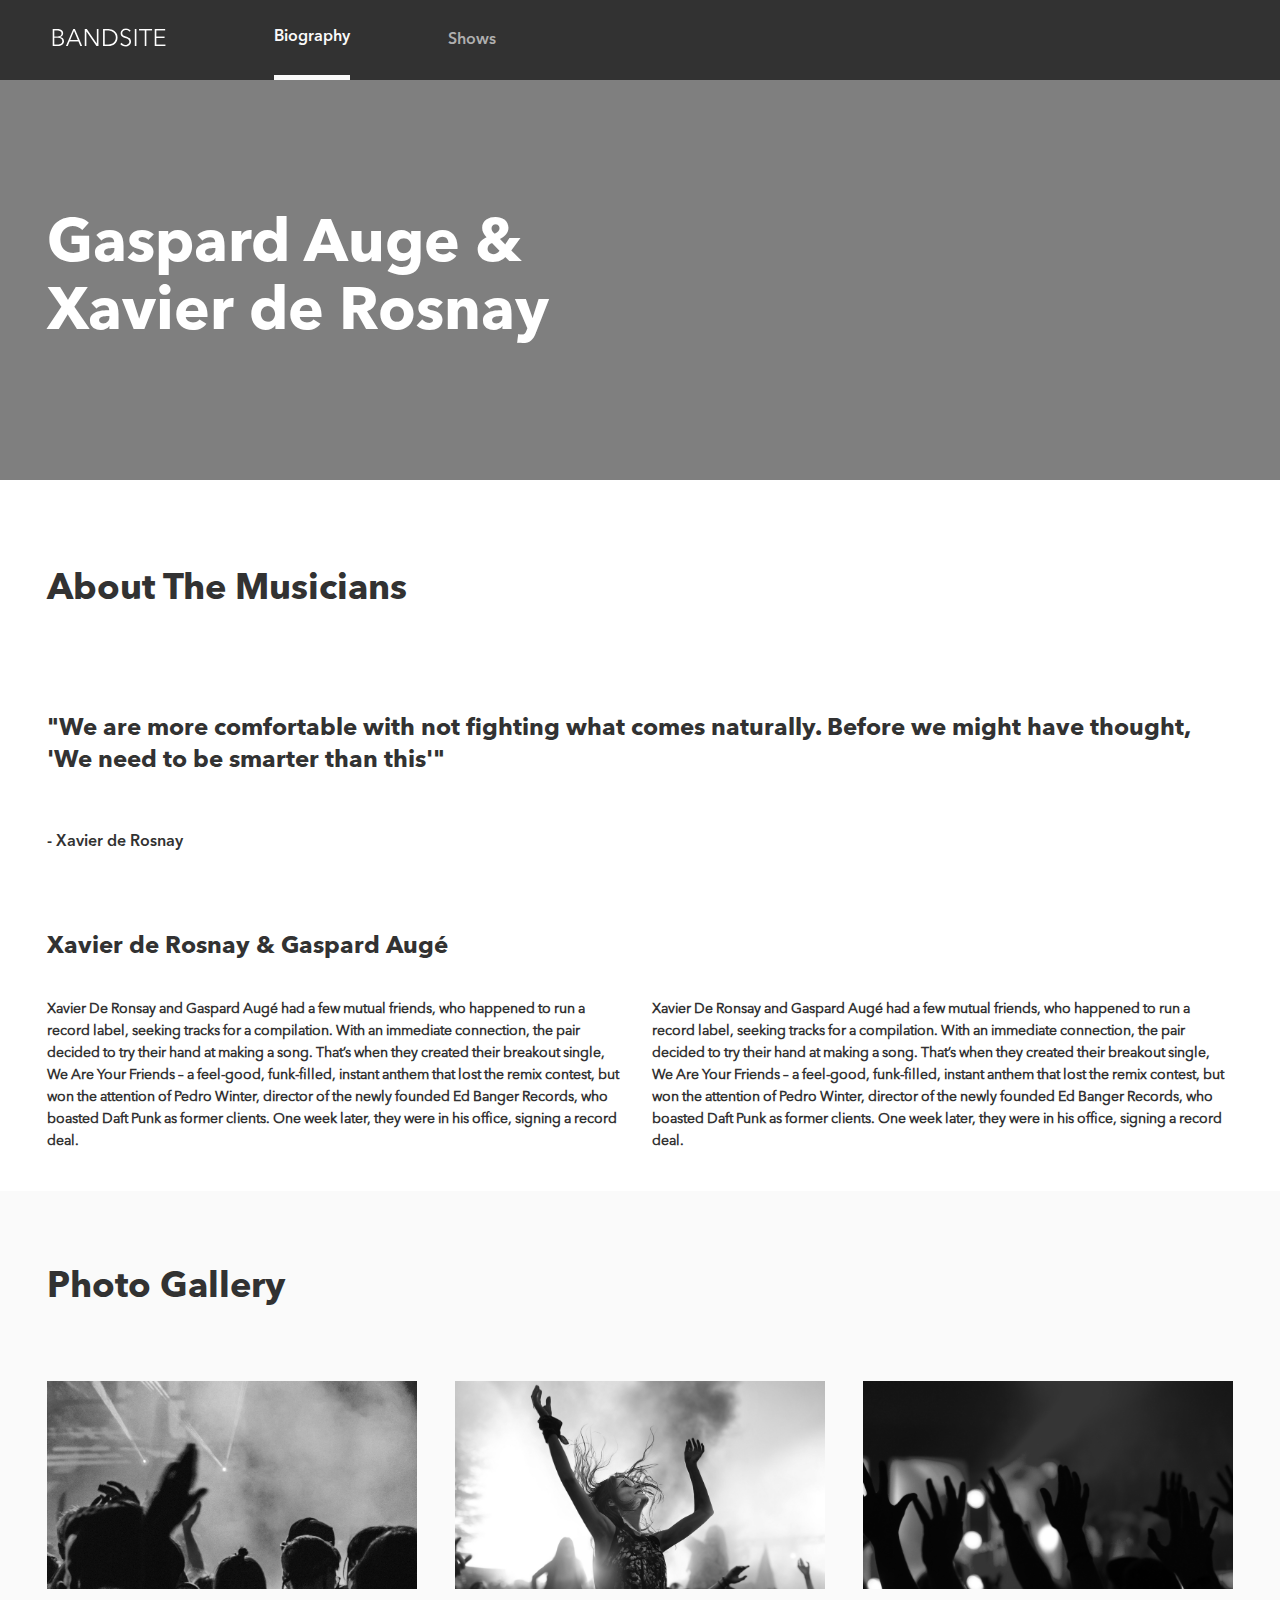
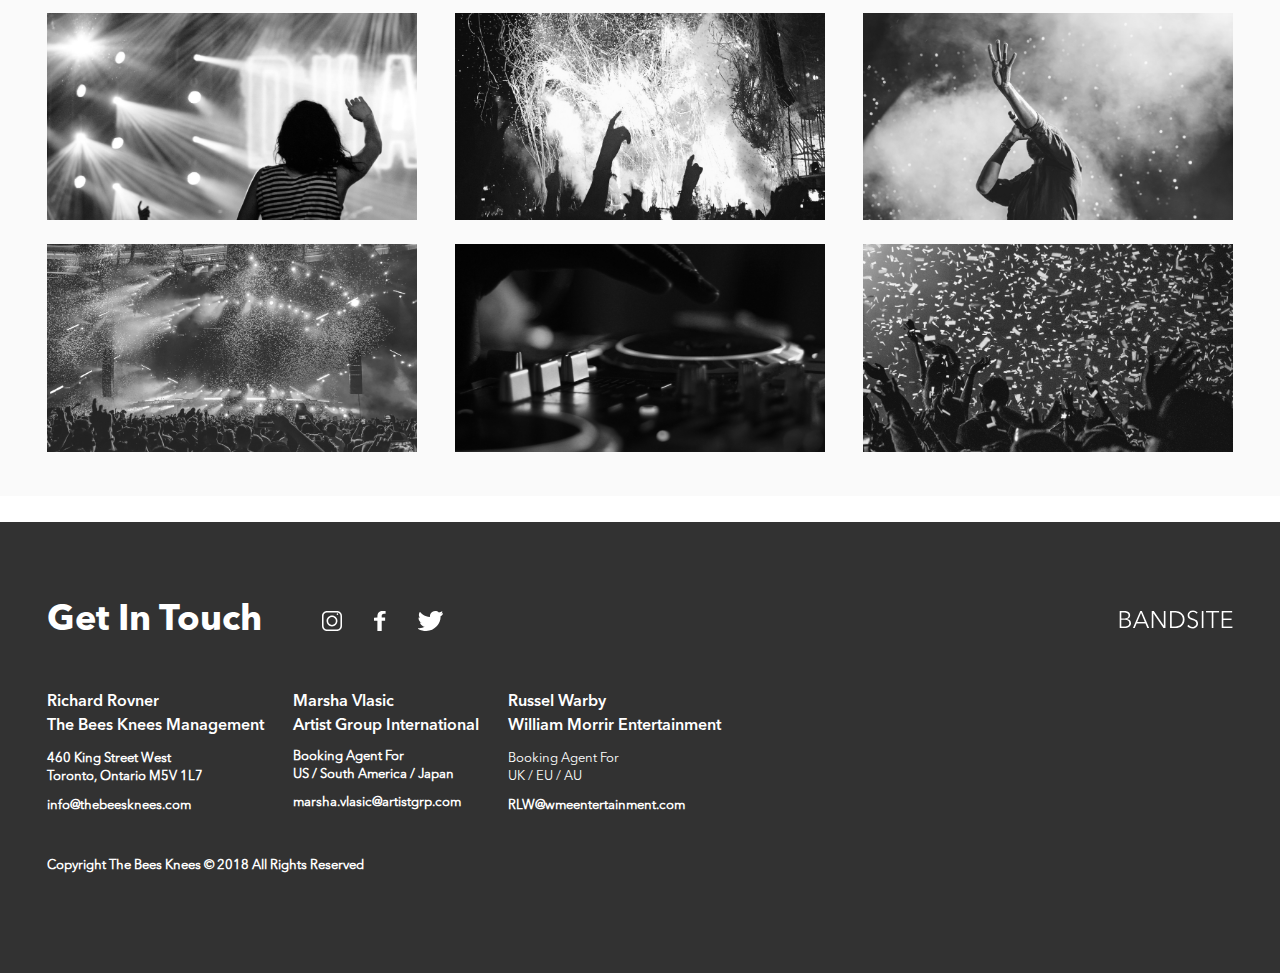
==== sprint-2/index.html @ 499f2f1e "copied sprint-1 into sprint-2 ++ created shows.html, shows.scss ++ _show-section.scss partial" ====
<!DOCTYPE html>
<html lang="en">
  <head>
    <meta charset="UTF-8" />
    <meta name="viewport" content="width=device-width, initial-scale=1.0" />
    <link rel="stylesheet" href="./styles/main.css" />
    <title>BandSite</title>
  </head>
  <body>
    <header class="header">
      <a class="header__logo" href="./index.html">
        <img src="./assets/logo/Logo-bandsite.svg" alt="BandSite Logo" />
      </a>
      <ul class="header__list">
        <li class="header__list-item header__list-item--selected">
          Biography
        </li>
        <li class="header__list-item header__list-item--not-selected">
          <a href="./pages/shows.html"> Shows </a>
        </li>
      </ul>
    </header>
    <section class="hero">
      <h1 class="hero__banner-text">Gaspard Auge &</h1>
      <h1 class="hero__banner-text">Xavier de Rosnay</h1>
    </section>
    <main class="main">
      <h1 class="main__heading">About The Musicians</h1>
      <img
        class="main__img"
        src="./assets/images/Justice-O2-Brixton-Academy-credit-Guifre-de-Peray.png"
        alt=""
      />
      <h2 class="main__quote">
        "We are more comfortable with not fighting what comes naturally. Before
        we might have thought, 'We need to be smarter than this'"
      </h2>
      <h4 class="main__quote-author">- Xavier de Rosnay</h4>
      <h2 class="main__artist-names">Xavier de Rosnay & Gaspard Augé</h2>
      <div class="main__paragraph-container">
        <h4 class="main__first-paragraph">
          Xavier De Ronsay and Gaspard Augé had a few mutual friends, who
          happened to run a record label, seeking tracks for a compilation. With
          an immediate connection, the pair decided to try their hand at making
          a song. That’s when they created their breakout single, We Are Your
          Friends – a feel-good, funk-filled, instant anthem that lost the remix
          contest, but won the attention of Pedro Winter, director of the newly
          founded Ed Banger Records, who boasted Daft Punk as former clients.
          One week later, they were in his office, signing a record deal.
        </h4>
        <br />
        <h4 class="main__second-paragraph">
          Xavier De Ronsay and Gaspard Augé had a few mutual friends, who
          happened to run a record label, seeking tracks for a compilation. With
          an immediate connection, the pair decided to try their hand at making
          a song. That’s when they created their breakout single, We Are Your
          Friends – a feel-good, funk-filled, instant anthem that lost the remix
          contest, but won the attention of Pedro Winter, director of the newly
          founded Ed Banger Records, who boasted Daft Punk as former clients.
          One week later, they were in his office, signing a record deal.
        </h4>
      </div>
    </main>
    <section class="gallery">
      <h1 class="gallery__heading">Photo Gallery</h1>
      <div class="gallery__image-container">
        <img
          class="gallery__image"
          src="./assets/images/Photo-gallery-1.jpg"
          alt="first of nine images"
        />
        <img
          class="gallery__image"
          src="./assets/images/Photo-gallery-2.jpg"
          alt="second of nine images"
        />
        <img
          class="gallery__image"
          src="./assets/images/Photo-gallery-3.jpg"
          alt="third of nine images"
        />
        <img
          class="gallery__image"
          src="./assets/images/Photo-gallery-4.jpg"
          alt="fourth of nine images"
        />
        <img
          class="gallery__image"
          src="./assets/images/Photo-gallery-5.jpg"
          alt="fifth of nine images"
        />
        <img
          class="gallery__image"
          src="./assets/images/Photo-gallery-6.jpg"
          alt="sixth of nine images"
        />
        <img
          class="gallery__image"
          src="./assets/images/Photo-gallery-7.jpg"
          alt="seventh of nine images"
        />
        <img
          class="gallery__image"
          src="./assets/images/Photo-gallery-8.jpg"
          alt="eighth of nine images"
        />
        <img
          class="gallery__image"
          src="./assets/images/Photo-gallery-9.jpg"
          alt="ninth of nine images"
        />
      </div>
    </section>
    <section class="comments">
<h1 class="section-heading"></h1>
    </section>
    <footer class="footer">
      <section class="footer__top-section">
        <h1 class="footer__heading">Get In Touch</h1>
        <div class="footer__icon-container">
            <img class="footer__icon" src="./assets/icons/SVG/Icon-instagram.svg" alt="Instagram logo" />
            <img class="footer__icon" src="./assets/icons/SVG/Icon-facebook.svg" alt="Facebook logo" />
            <img class="footer__icon" src="./assets/icons/SVG/Icon-twitter.svg" alt="Twitter logo" />
          </div>
        <img
          class="footer__logo"
          src="./assets/logo/Logo-bandsite.svg"
          alt="BandSite logo"
        />
      </section>
      <section class="footer__middle-section">
        <div class="footer__contact-container">
          <h2 class="footer__contact-name-and-organization">
            Richard Rovner
            <br />
            The Bees Knees Management
          </h2>
          <h4 class="footer__contact-regions">
            460 King Street West
            <br />
            Toronto, Ontario M5V 1L7
          </h4>
          <h4 class="footer__email"> <a href="mailto:info@thebeesknees.com"> info@thebeesknees.com </a> </h4>
        </div>
        <div class="footer__contact-container">
          <h2 class="footer__contact-name-and-organization">
            Marsha Vlasic
            <br />
            Artist Group International
          </h2>
          <h4 class="footer__contact-regions">
            Booking Agent For
            <br />
            US / South America / Japan
          </h4>
          <h4 class="footer__email"> <a href="mailto:marsha.vlasic@artistgrp.com"> marsha.vlasic@artistgrp.com </a> </h4>
        </div>
        <div class="footer__contact-container">
          <h2 class="footer__contact-name-and-organization">
            Russel Warby
            <br />
            William Morrir Entertainment
          </h2>
          <p class="footer__contact-regions">
            Booking Agent For
            <br />
            UK / EU / AU
          </h4>
          <h4 class="footer__email">
            <a href="mailto:RLW@wmeentertainment.com">
              RLW@wmeentertainment.com
            </a>
          </h4>
        </div>
      </section>
      <section class="footer__bottom-section">
        <h4 class="footer__copyright">Copyright The Bees Knees &copy; 2018&nbsp;</h4>
        <h4 class="footer__copyright">All Rights Reserved</h4>
      </section>
    </footer>
  </body>
</html>
---- sprint-2/styles/main.css ----
@font-face {
  font-family: "avenir-bold";
  src: url("../assets/fonts/avenir-bold.otf");
}

@font-face {
  font-family: "avenir-demi";
  src: url("../assets/fonts/avenir-demi.otf");
}

@font-face {
  font-family: "avenir-regular";
  src: url("../assets/fonts/avenir-regular.otf");
}

/* = = = = = = = = = = = = = = =
= = = = = = = = = = = = = = = */
/* = = = = = = = = = = = = = = = 
= = = = = = = = = = = = = = = */
/* = = = = = = = = = = = = = = = 
= = = = = = = = = = = = = = = */
/* = = = = = = = = = = = = = = = 
= = = = = = = = = = = = = = = */
/* = = = = = = = = = = = = = = = 
= = = = = = = = = = = = = = = */
/* = = = = = = = = = = = = = = = 
= = = = = = = = = = = = = = = */
/* ============
- H E A D E R -
============ */
.header {
  display: -webkit-box;
  display: -ms-flexbox;
  display: flex;
  -webkit-box-orient: vertical;
  -webkit-box-direction: normal;
      -ms-flex-direction: column;
          flex-direction: column;
  -webkit-box-align: center;
      -ms-flex-align: center;
          align-items: center;
  background-color: #323232;
  color: #fafafa;
  height: 80px;
}

@media screen and (min-width: 768px) {
  .header {
    -webkit-box-orient: horizontal;
    -webkit-box-direction: normal;
        -ms-flex-direction: row;
            flex-direction: row;
  }
}

.header__logo {
  margin-bottom: auto;
  margin-top: auto;
}

@media screen and (min-width: 768px) {
  .header__logo {
    margin-right: 5%;
    margin-left: 3.7%;
  }
}

@media screen and (min-width: 1440px) {
  .header__logo {
    margin-left: 13%;
  }
}

.header__list {
  list-style: none;
  display: -webkit-box;
  display: -ms-flexbox;
  display: flex;
  -ms-flex-pack: distribute;
      justify-content: space-around;
  width: 100%;
}

@media screen and (min-width: 768px) {
  .header__list {
    width: 25%;
    height: 100%;
  }
}

.header__list-item {
  font-family: "avenir-demi";
  text-align: center;
  width: 50%;
  padding-bottom: 3%;
}

.header__list-item:hover {
  color: lightcoral;
}

@media screen and (min-width: 768px) {
  .header__list-item {
    display: -webkit-box;
    display: -ms-flexbox;
    display: flex;
    -webkit-box-align: center;
        -ms-flex-align: center;
            align-items: center;
    height: 100%;
    width: auto;
    padding-bottom: 0%;
  }
}

.header__list-item--selected {
  border-bottom: 5px solid #fafafa;
}

.header__list-item--not-selected {
  color: #afafaf;
}

/* =============
- HERO SECTION -
============= */
.hero {
  color: #ffffff;
  background: url(../assets/Images/adrien-converse-xzH7K6nVVgI-unsplash.jpg);
  background-position: center;
  background-size: cover;
  width: 100vw;
  height: 183px;
  display: -webkit-box;
  display: -ms-flexbox;
  display: flex;
  -webkit-box-orient: vertical;
  -webkit-box-direction: normal;
      -ms-flex-direction: column;
          flex-direction: column;
  -webkit-box-pack: center;
      -ms-flex-pack: center;
          justify-content: center;
  position: relative;
}

.hero::before {
  position: absolute;
  content: "";
  top: 0;
  bottom: 0;
  left: 0;
  right: 0;
  background-color: rgba(0, 0, 0, 0.5);
}

@media screen and (min-width: 768px) {
  .hero {
    height: 400px;
  }
}

@media screen and (min-width: 1440px) {
  .hero {
    height: 670px;
  }
}

.hero__banner-text {
  z-index: 99;
  font-size: 24px;
  line-height: 32px;
  font-family: "avenir-bold";
  margin-left: 5%;
}

@media screen and (min-width: 768px) {
  .hero__banner-text {
    font-size: 60px;
    line-height: 68px;
    margin-left: 3.7%;
  }
}

@media screen and (min-width: 1440px) {
  .hero__banner-text {
    margin-left: 13%;
  }
}

/* ===================
MAIN BIOGRAPHY SECTION
=================== */
.main__heading {
  padding-bottom: 5%;
}

@media screen and (min-width: 1440px) {
  .main__heading {
    padding-left: 8%;
  }
}

.main__img {
  margin-bottom: 3%;
  width: 100%;
}

@media screen and (min-width: 1440px) {
  .main__img {
    padding-left: 15%;
    padding-right: 15%;
  }
}

.main__quote {
  font-size: 16px;
  line-height: 24px;
  font-family: "avenir-demi";
  margin-bottom: 9%;
}

@media screen and (min-width: 768px) {
  .main__quote {
    font-family: "avenir-bold";
    margin-bottom: 4.5%;
    font-size: 24px;
    line-height: 32px;
  }
}

@media screen and (min-width: 1440px) {
  .main__quote {
    padding-left: 15%;
    padding-right: 15%;
    margin-bottom: 2.5%;
  }
}

.main__quote-author {
  font-size: 13px;
  line-height: 18px;
  font-family: "avenir-demi";
  margin-bottom: 9%;
}

@media screen and (min-width: 768px) {
  .main__quote-author {
    font-size: 16px;
    line-height: 24px;
    font-family: "avenir-demi";
    margin-bottom: 6.5%;
  }
}

@media screen and (min-width: 1440px) {
  .main__quote-author {
    padding-left: 15%;
    padding-right: 15%;
    margin-bottom: 3.5%;
  }
}

.main__artist-names {
  font-size: 16px;
  line-height: 24px;
  font-family: "avenir-demi";
  margin-bottom: 5%;
}

@media screen and (min-width: 768px) {
  .main__artist-names {
    font-size: 24px;
    line-height: 32px;
    font-family: "avenir-bold";
    margin-bottom: 3%;
  }
}

@media screen and (min-width: 1440px) {
  .main__artist-names {
    padding-left: 15%;
    padding-right: 15%;
    margin-bottom: 1.5%;
  }
}

.main__paragraph-container {
  display: -webkit-box;
  display: -ms-flexbox;
  display: flex;
  -webkit-box-orient: vertical;
  -webkit-box-direction: normal;
      -ms-flex-direction: column;
          flex-direction: column;
}

@media screen and (min-width: 768px) {
  .main__paragraph-container {
    -webkit-box-orient: horizontal;
    -webkit-box-direction: normal;
        -ms-flex-direction: row;
            flex-direction: row;
  }
}

@media screen and (min-width: 1440px) {
  .main__paragraph-container {
    padding-left: 15%;
    padding-right: 15%;
  }
}

.main__first-paragraph {
  font-size: 13px;
  line-height: 18px;
}

@media screen and (min-width: 768px) {
  .main__first-paragraph {
    padding-right: 12px;
    font-size: 14px;
    line-height: 22px;
  }
}

@media screen and (min-width: 1440px) {
  .main__first-paragraph {
    padding-right: 20px;
  }
}

.main__second-paragraph {
  font-size: 13px;
  line-height: 18px;
}

@media screen and (min-width: 768px) {
  .main__second-paragraph {
    padding-left: 12px;
    font-size: 14px;
    line-height: 22px;
  }
}

@media screen and (min-width: 1440px) {
  .main__second-paragraph {
    padding-left: 20px;
  }
}

/* ==============
- PHOTO GALLERY -
============== */
.gallery {
  background-color: #fafafa;
  display: -webkit-box;
  display: -ms-flexbox;
  display: flex;
  -webkit-box-orient: vertical;
  -webkit-box-direction: normal;
      -ms-flex-direction: column;
          flex-direction: column;
  padding: 1% 5% 10%;
}

@media screen and (min-width: 768px) {
  .gallery {
    padding: 4% 3.7% 3.5%;
  }
}

@media screen and (min-width: 1440px) {
  .gallery {
    padding: 3% 10.7% 3.5%;
  }
}

@media screen and (min-width: 768px) {
  .gallery__heading {
    margin-bottom: 4%;
  }
}

@media screen and (min-width: 1440px) {
  .gallery__heading {
    margin-bottom: 3%;
  }
}

.gallery__image-container {
  display: -webkit-box;
  display: -ms-flexbox;
  display: flex;
  -webkit-box-orient: vertical;
  -webkit-box-direction: normal;
      -ms-flex-direction: column;
          flex-direction: column;
  -webkit-box-pack: justify;
      -ms-flex-pack: justify;
          justify-content: space-between;
}

@media screen and (min-width: 768px) {
  .gallery__image-container {
    -webkit-box-orient: horizontal;
    -webkit-box-direction: normal;
        -ms-flex-direction: row;
            flex-direction: row;
    -ms-flex-wrap: wrap;
        flex-wrap: wrap;
  }
}

.gallery__image {
  margin: 1rem auto 0;
  width: 100%;
  -webkit-filter: grayscale(100%);
          filter: grayscale(100%);
}

.gallery__image:hover {
  -webkit-filter: none;
          filter: none;
}

@media screen and (min-width: 768px) {
  .gallery__image {
    margin: 1.5rem 0 0;
    width: 28.9vw;
  }
}

@media screen and (min-width: 1440px) {
  .gallery__image {
    width: 25vw;
  }
}

/* ==============
-  F O O T E R  -
============== */
.footer {
  display: -webkit-box;
  display: -ms-flexbox;
  display: flex;
  -webkit-box-orient: vertical;
  -webkit-box-direction: normal;
      -ms-flex-direction: column;
          flex-direction: column;
  background-color: #323232;
  color: #ffffff;
  padding: 7% 3%;
  /* ===============================
    HEADING + SOCIAL MEDIA + SITE LOGO
    =============================== */
  /* ================
  3 DIVS FOR CONTACTS
  ================ */
  /* ============
    COPYRIGHT INFO.
    ============ */
}

@media screen and (min-width: 768px) {
  .footer {
    padding: 6% 3.7% 4.5%;
  }
}

@media screen and (min-width: 1440px) {
  .footer {
    padding: 3% 10% 1%;
  }
}

.footer__top-section {
  display: -webkit-box;
  display: -ms-flexbox;
  display: flex;
  -webkit-box-orient: vertical;
  -webkit-box-direction: normal;
      -ms-flex-direction: column;
          flex-direction: column;
  position: relative;
  margin-bottom: 1%;
}

@media screen and (min-width: 768px) {
  .footer__top-section {
    -webkit-box-orient: horizontal;
    -webkit-box-direction: normal;
        -ms-flex-direction: row;
            flex-direction: row;
    margin-bottom: 4%;
  }
}

.footer__heading {
  font-family: "avenir-bold";
  font-size: 36px;
  line-height: 44px;
  margin-right: 5%;
  margin-bottom: auto;
}

.footer__icon-container {
  display: -webkit-box;
  display: -ms-flexbox;
  display: flex;
  -webkit-box-align: center;
      -ms-flex-align: center;
          align-items: center;
  -webkit-box-orient: horizontal;
  -webkit-box-direction: normal;
      -ms-flex-direction: row;
          flex-direction: row;
  margin-top: 4%;
  margin-bottom: 4%;
}

@media screen and (min-width: 768px) {
  .footer__icon-container {
    margin-top: auto;
    margin-bottom: auto;
  }
}

.footer__icon {
  margin-right: 2rem;
}

.footer__logo {
  display: none;
  position: absolute;
  right: 0px;
  top: 25%;
}

@media screen and (min-width: 768px) {
  .footer__logo {
    display: -webkit-box;
    display: -ms-flexbox;
    display: flex;
  }
}

.footer__middle-section {
  display: -webkit-box;
  display: -ms-flexbox;
  display: flex;
  -webkit-box-orient: vertical;
  -webkit-box-direction: normal;
      -ms-flex-direction: column;
          flex-direction: column;
  margin-bottom: 1%;
}

@media screen and (min-width: 768px) {
  .footer__middle-section {
    -webkit-box-orient: horizontal;
    -webkit-box-direction: normal;
        -ms-flex-direction: row;
            flex-direction: row;
    padding-bottom: 1.5%;
  }
}

.footer__contact-container {
  margin-right: 0.9rem;
  margin-bottom: 5%;
}

@media screen and (min-width: 1440px) {
  .footer__contact-container {
    margin-right: 1.8rem;
  }
}

.footer__contact-regions {
  font-size: 13px;
  line-height: 18px;
}

.footer__contact-name-and-organization {
  font-size: 16px;
  line-height: 24px;
  font-family: "avenir-demi";
}

@media screen and (min-width: 768px) {
  .footer__contact-name-and-organization {
    font-size: 16px;
    line-height: 24px;
  }
}

.footer__email {
  font-size: 13px;
  line-height: 18px;
}

.footer__bottom-section {
  display: -webkit-box;
  display: -ms-flexbox;
  display: flex;
  -webkit-box-orient: vertical;
  -webkit-box-direction: normal;
      -ms-flex-direction: column;
          flex-direction: column;
}

@media screen and (min-width: 768px) {
  .footer__bottom-section {
    -webkit-box-orient: horizontal;
    -webkit-box-direction: normal;
        -ms-flex-direction: row;
            flex-direction: row;
  }
}

.footer__copyright {
  font-size: 13px;
  line-height: 18px;
}

@media screen and (min-width: 768px) {
  .footer__copyright {
    margin-top: -5%;
  }
}

/* ===========
DEFAULT RESETS
=========== */
html,
head,
body {
  -webkit-box-sizing: border-box;
          box-sizing: border-box;
  margin: -4;
  color: #323232;
}

*,
*::before,
*::after {
  font-family: "avenir-regular";
  margin: inherit;
  -webkit-box-sizing: inherit;
          box-sizing: inherit;
}

ul,
ol,
li {
  margin: 0;
  padding: 0;
}

a {
  text-decoration: none;
  color: inherit;
  font-family: inherit;
}

/* ============
UTILITY CLASSES
============ */
.section-heading, .main__heading, .gallery__heading {
  font-size: 24px;
  line-height: 32px;
  font-family: "avenir-bold";
  margin-top: 2%;
  margin-left: 5%;
}

@media screen and (min-width: 768px) {
  .section-heading, .main__heading, .gallery__heading {
    margin-left: 0;
    font-size: 36px;
    line-height: 44px;
  }
}

.section-padding, .main {
  padding: 5% 5% 3%;
}

@media screen and (min-width: 768px) {
  .section-padding, .main {
    padding: 5% 3.7% 3%;
  }
}

@media screen and (min-width: 1440px) {
  .section-padding, .main {
    padding-left: 11.5%;
  }
}
/*# sourceMappingURL=main.css.map */
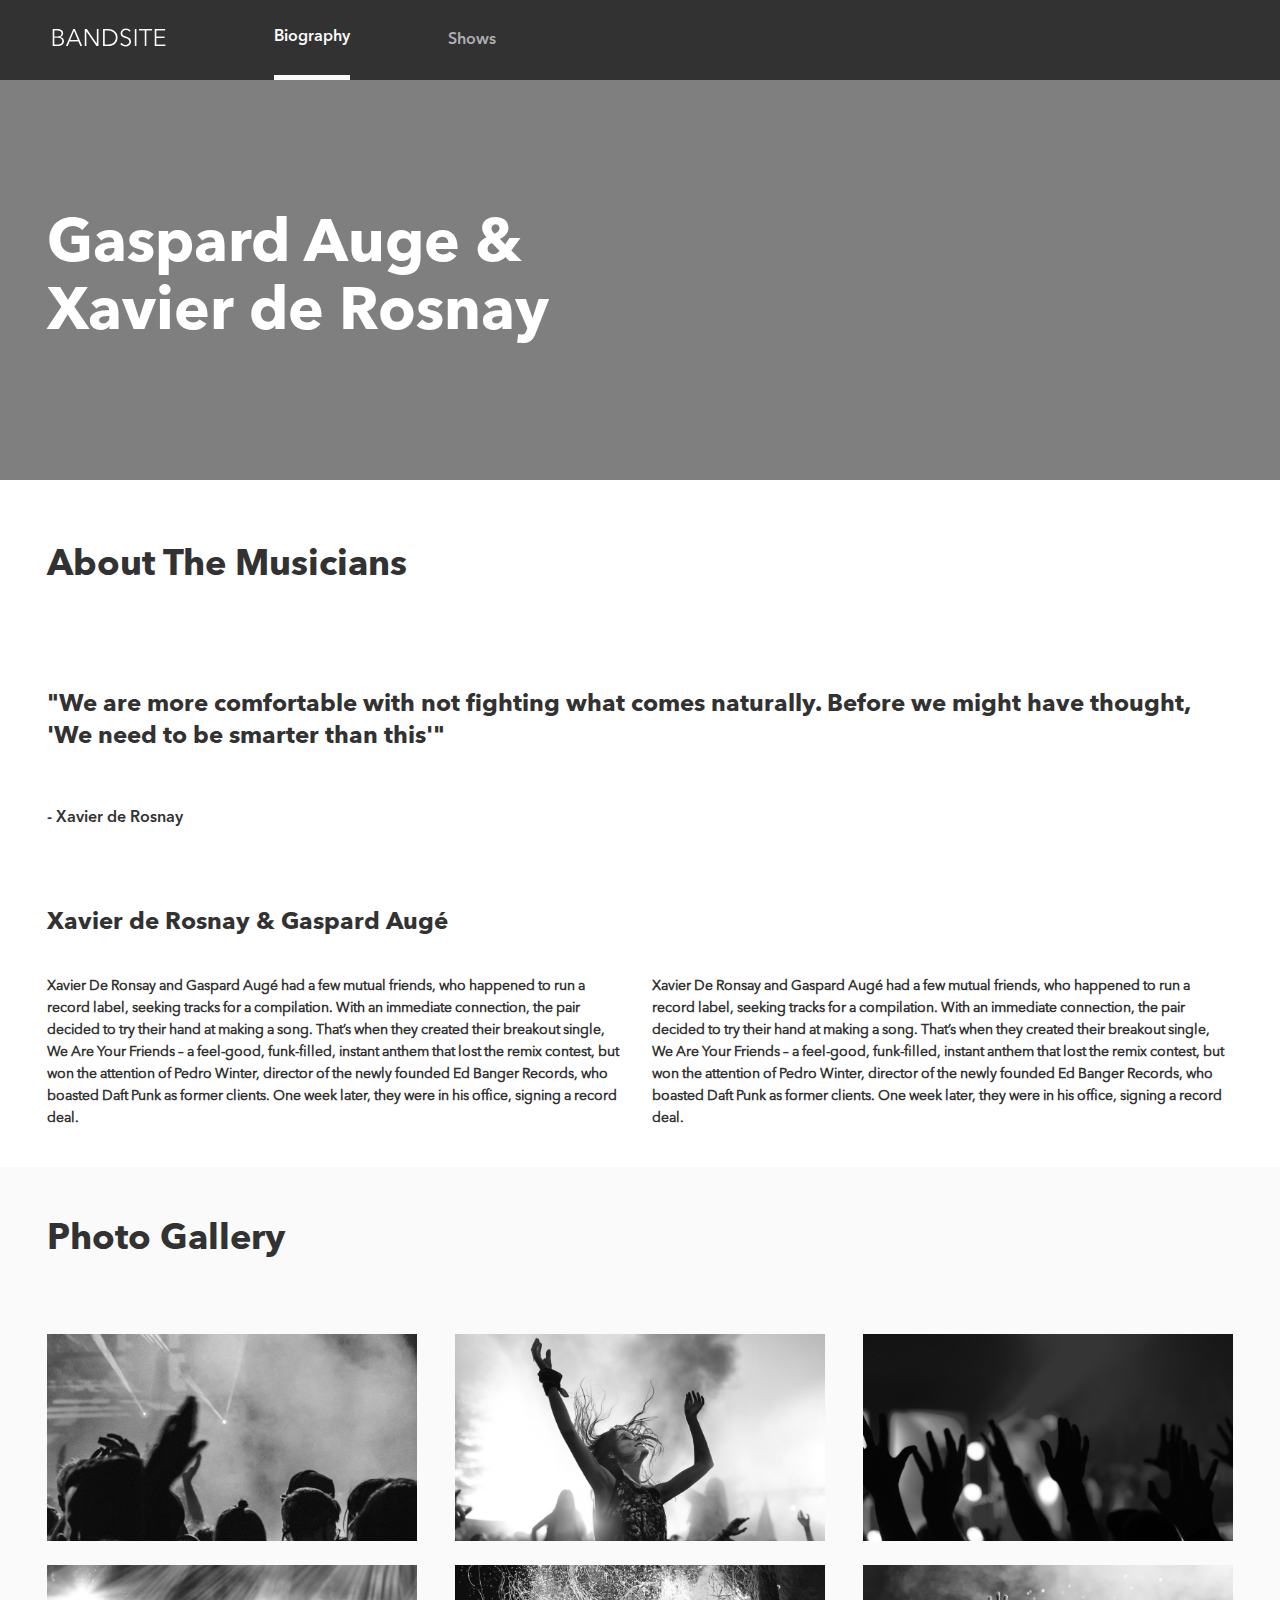
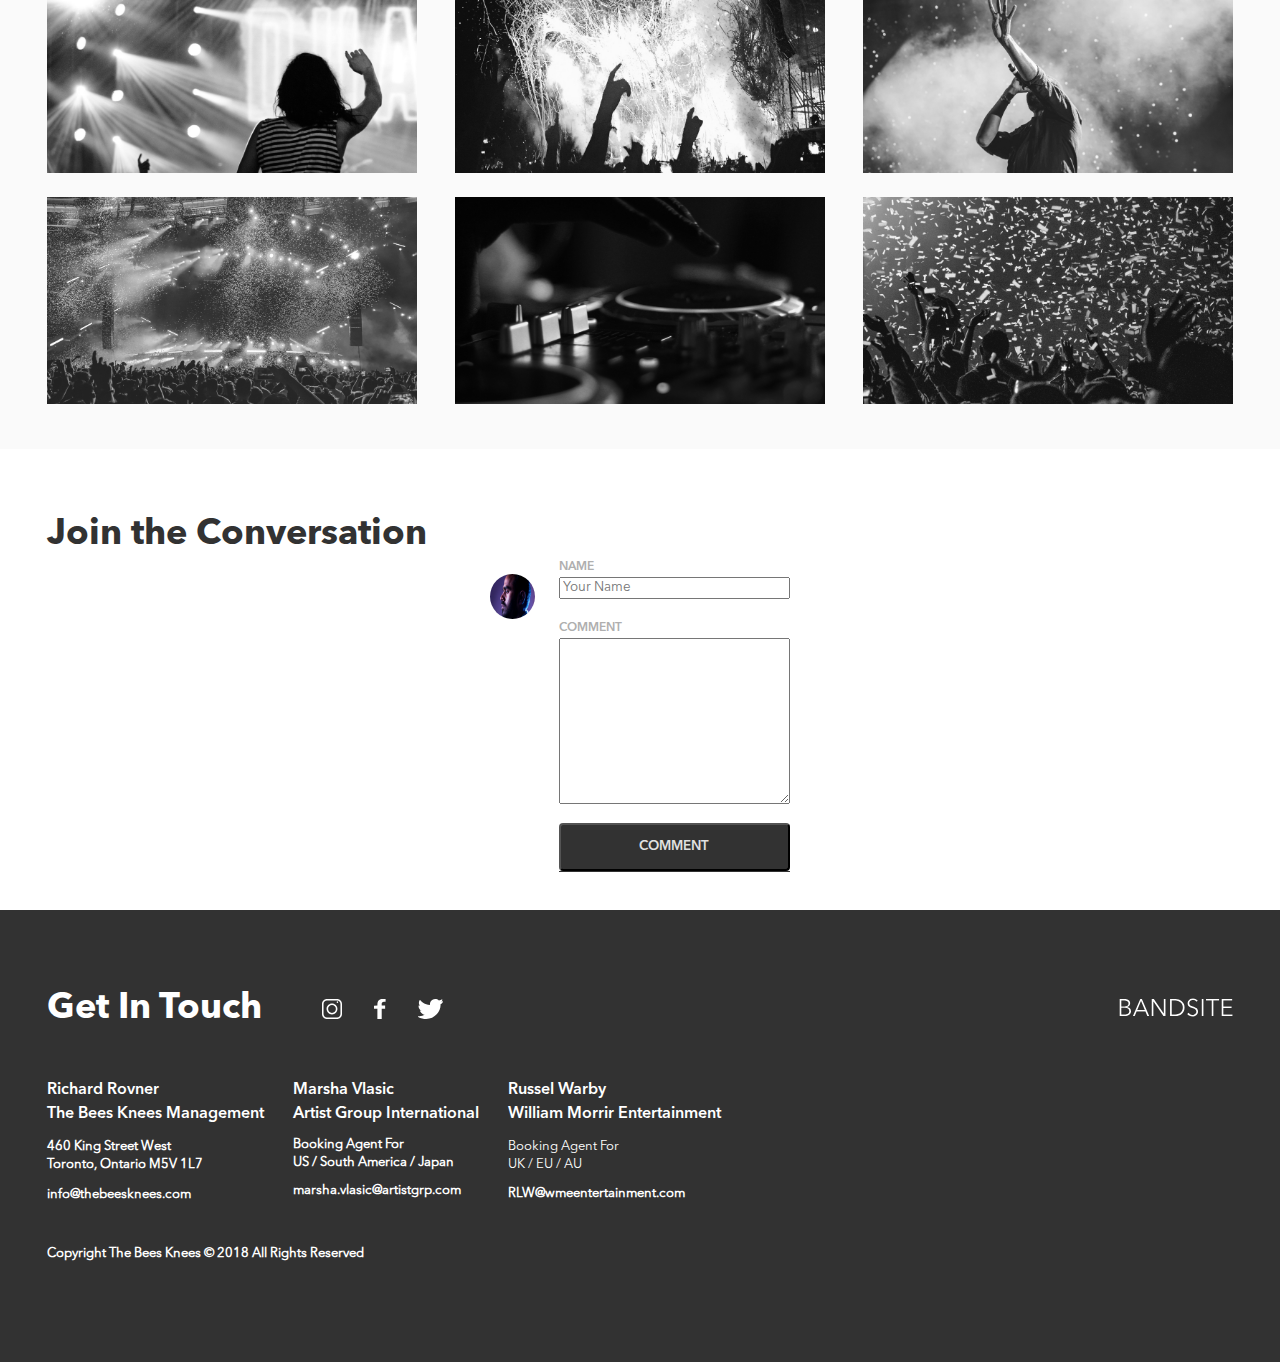
==== commit e2451e75: "deleted shows.scss ++ using main.scss for the shows page ++ created comment form in index.html" ====
--- a/sprint-2/index.html
+++ b/sprint-2/index.html
@@ -111,8 +111,26 @@
         />
       </div>
     </section>
-    <section class="comments">
-<h1 class="section-heading"></h1>
+    <section class="conversation">
+      <h1 class="conversation__title"> Join the Conversation </h1>
+      <div class="conversation__new-comment-container">
+      <img class="conversation__new-comment-image" src="./assets/images/Mohan-muruge.jpg" alt="Image of the commenter">
+        <form class="conversation__new-comment">
+          <label class="conversation__form-labels" for="commenter-name">NAME</label>
+          <input type="text" id="commenter-name" placeholder="Your Name">
+          <br>
+          <label class="conversation__form-labels" for="comment-area">COMMENT</label>
+          <textarea
+          id="comment-area"
+          cols="30"
+          rows="10"
+          placeholder="Add a new comment"
+        >
+      </textarea>
+      <br>
+        <input class="conversation__button" type="submit" value="COMMENT">
+        </form>
+      </div>
     </section>
     <footer class="footer">
       <section class="footer__top-section">
--- a/sprint-2/styles/main.css
+++ b/sprint-2/styles/main.css
@@ -25,6 +25,86 @@
 = = = = = = = = = = = = = = = */
 /* = = = = = = = = = = = = = = = 
 = = = = = = = = = = = = = = = */
+/* ===========
+DEFAULT RESETS
+=========== */
+html,
+head,
+body {
+  -webkit-box-sizing: border-box;
+          box-sizing: border-box;
+  margin: -4;
+  color: #323232;
+}
+
+*,
+*::before,
+*::after {
+  font-family: "avenir-regular";
+  margin: inherit;
+  -webkit-box-sizing: inherit;
+          box-sizing: inherit;
+}
+
+ul,
+ol,
+li {
+  margin: 0;
+  padding: 0;
+}
+
+a {
+  text-decoration: none;
+  color: inherit;
+  font-family: inherit;
+}
+
+/* ============
+UTILITY CLASSES
+============ */
+.section-heading, .main__heading, .gallery__heading, .conversation__title {
+  font-size: 24px;
+  line-height: 32px;
+  font-family: "avenir-bold";
+}
+
+@media screen and (min-width: 768px) {
+  .section-heading, .main__heading, .gallery__heading, .conversation__title {
+    margin-left: 0;
+    font-size: 36px;
+    line-height: 44px;
+  }
+}
+
+.section-padding, .main, .conversation, .shows-section {
+  padding: 5% 5% 3%;
+}
+
+@media screen and (min-width: 768px) {
+  .section-padding, .main, .conversation, .shows-section {
+    padding: 5% 3.7% 3%;
+  }
+}
+
+@media screen and (min-width: 1440px) {
+  .section-padding, .main, .conversation, .shows-section {
+    padding-left: 11.5%;
+  }
+}
+
+.primary-cta-button, .conversation__button {
+  border-radius: 4px;
+  background-color: #323232;
+  color: #e1e1e1;
+  font-family: "avenir-demi";
+  width: 100%;
+  padding: 6%;
+}
+
+.primary-cta-button:hover, .conversation__button:hover {
+  background-color: black;
+}
+
 /* ============
 - H E A D E R -
 ============ */
@@ -185,255 +265,6 @@
 @media screen and (min-width: 1440px) {
   .hero__banner-text {
     margin-left: 13%;
-  }
-}
-
-/* ===================
-MAIN BIOGRAPHY SECTION
-=================== */
-.main__heading {
-  padding-bottom: 5%;
-}
-
-@media screen and (min-width: 1440px) {
-  .main__heading {
-    padding-left: 8%;
-  }
-}
-
-.main__img {
-  margin-bottom: 3%;
-  width: 100%;
-}
-
-@media screen and (min-width: 1440px) {
-  .main__img {
-    padding-left: 15%;
-    padding-right: 15%;
-  }
-}
-
-.main__quote {
-  font-size: 16px;
-  line-height: 24px;
-  font-family: "avenir-demi";
-  margin-bottom: 9%;
-}
-
-@media screen and (min-width: 768px) {
-  .main__quote {
-    font-family: "avenir-bold";
-    margin-bottom: 4.5%;
-    font-size: 24px;
-    line-height: 32px;
-  }
-}
-
-@media screen and (min-width: 1440px) {
-  .main__quote {
-    padding-left: 15%;
-    padding-right: 15%;
-    margin-bottom: 2.5%;
-  }
-}
-
-.main__quote-author {
-  font-size: 13px;
-  line-height: 18px;
-  font-family: "avenir-demi";
-  margin-bottom: 9%;
-}
-
-@media screen and (min-width: 768px) {
-  .main__quote-author {
-    font-size: 16px;
-    line-height: 24px;
-    font-family: "avenir-demi";
-    margin-bottom: 6.5%;
-  }
-}
-
-@media screen and (min-width: 1440px) {
-  .main__quote-author {
-    padding-left: 15%;
-    padding-right: 15%;
-    margin-bottom: 3.5%;
-  }
-}
-
-.main__artist-names {
-  font-size: 16px;
-  line-height: 24px;
-  font-family: "avenir-demi";
-  margin-bottom: 5%;
-}
-
-@media screen and (min-width: 768px) {
-  .main__artist-names {
-    font-size: 24px;
-    line-height: 32px;
-    font-family: "avenir-bold";
-    margin-bottom: 3%;
-  }
-}
-
-@media screen and (min-width: 1440px) {
-  .main__artist-names {
-    padding-left: 15%;
-    padding-right: 15%;
-    margin-bottom: 1.5%;
-  }
-}
-
-.main__paragraph-container {
-  display: -webkit-box;
-  display: -ms-flexbox;
-  display: flex;
-  -webkit-box-orient: vertical;
-  -webkit-box-direction: normal;
-      -ms-flex-direction: column;
-          flex-direction: column;
-}
-
-@media screen and (min-width: 768px) {
-  .main__paragraph-container {
-    -webkit-box-orient: horizontal;
-    -webkit-box-direction: normal;
-        -ms-flex-direction: row;
-            flex-direction: row;
-  }
-}
-
-@media screen and (min-width: 1440px) {
-  .main__paragraph-container {
-    padding-left: 15%;
-    padding-right: 15%;
-  }
-}
-
-.main__first-paragraph {
-  font-size: 13px;
-  line-height: 18px;
-}
-
-@media screen and (min-width: 768px) {
-  .main__first-paragraph {
-    padding-right: 12px;
-    font-size: 14px;
-    line-height: 22px;
-  }
-}
-
-@media screen and (min-width: 1440px) {
-  .main__first-paragraph {
-    padding-right: 20px;
-  }
-}
-
-.main__second-paragraph {
-  font-size: 13px;
-  line-height: 18px;
-}
-
-@media screen and (min-width: 768px) {
-  .main__second-paragraph {
-    padding-left: 12px;
-    font-size: 14px;
-    line-height: 22px;
-  }
-}
-
-@media screen and (min-width: 1440px) {
-  .main__second-paragraph {
-    padding-left: 20px;
-  }
-}
-
-/* ==============
-- PHOTO GALLERY -
-============== */
-.gallery {
-  background-color: #fafafa;
-  display: -webkit-box;
-  display: -ms-flexbox;
-  display: flex;
-  -webkit-box-orient: vertical;
-  -webkit-box-direction: normal;
-      -ms-flex-direction: column;
-          flex-direction: column;
-  padding: 1% 5% 10%;
-}
-
-@media screen and (min-width: 768px) {
-  .gallery {
-    padding: 4% 3.7% 3.5%;
-  }
-}
-
-@media screen and (min-width: 1440px) {
-  .gallery {
-    padding: 3% 10.7% 3.5%;
-  }
-}
-
-@media screen and (min-width: 768px) {
-  .gallery__heading {
-    margin-bottom: 4%;
-  }
-}
-
-@media screen and (min-width: 1440px) {
-  .gallery__heading {
-    margin-bottom: 3%;
-  }
-}
-
-.gallery__image-container {
-  display: -webkit-box;
-  display: -ms-flexbox;
-  display: flex;
-  -webkit-box-orient: vertical;
-  -webkit-box-direction: normal;
-      -ms-flex-direction: column;
-          flex-direction: column;
-  -webkit-box-pack: justify;
-      -ms-flex-pack: justify;
-          justify-content: space-between;
-}
-
-@media screen and (min-width: 768px) {
-  .gallery__image-container {
-    -webkit-box-orient: horizontal;
-    -webkit-box-direction: normal;
-        -ms-flex-direction: row;
-            flex-direction: row;
-    -ms-flex-wrap: wrap;
-        flex-wrap: wrap;
-  }
-}
-
-.gallery__image {
-  margin: 1rem auto 0;
-  width: 100%;
-  -webkit-filter: grayscale(100%);
-          filter: grayscale(100%);
-}
-
-.gallery__image:hover {
-  -webkit-filter: none;
-          filter: none;
-}
-
-@media screen and (min-width: 768px) {
-  .gallery__image {
-    margin: 1.5rem 0 0;
-    width: 28.9vw;
-  }
-}
-
-@media screen and (min-width: 1440px) {
-  .gallery__image {
-    width: 25vw;
   }
 }
 
@@ -630,72 +461,297 @@
   }
 }
 
-/* ===========
-DEFAULT RESETS
-=========== */
-html,
-head,
-body {
-  -webkit-box-sizing: border-box;
-          box-sizing: border-box;
-  margin: -4;
-  color: #323232;
-}
-
-*,
-*::before,
-*::after {
-  font-family: "avenir-regular";
-  margin: inherit;
-  -webkit-box-sizing: inherit;
-          box-sizing: inherit;
-}
-
-ul,
-ol,
-li {
-  margin: 0;
-  padding: 0;
-}
-
-a {
-  text-decoration: none;
-  color: inherit;
-  font-family: inherit;
-}
-
-/* ============
-UTILITY CLASSES
-============ */
-.section-heading, .main__heading, .gallery__heading {
-  font-size: 24px;
-  line-height: 32px;
-  font-family: "avenir-bold";
-  margin-top: 2%;
-  margin-left: 5%;
-}
-
-@media screen and (min-width: 768px) {
-  .section-heading, .main__heading, .gallery__heading {
-    margin-left: 0;
-    font-size: 36px;
-    line-height: 44px;
-  }
-}
-
-.section-padding, .main {
-  padding: 5% 5% 3%;
-}
-
-@media screen and (min-width: 768px) {
-  .section-padding, .main {
-    padding: 5% 3.7% 3%;
-  }
-}
-
-@media screen and (min-width: 1440px) {
-  .section-padding, .main {
-    padding-left: 11.5%;
-  }
+/* ===================
+MAIN BIOGRAPHY SECTION
+=================== */
+.main__heading {
+  padding-bottom: 5%;
+}
+
+@media screen and (min-width: 1440px) {
+  .main__heading {
+    padding-left: 8%;
+  }
+}
+
+.main__img {
+  margin-bottom: 3%;
+  width: 100%;
+}
+
+@media screen and (min-width: 1440px) {
+  .main__img {
+    padding-left: 15%;
+    padding-right: 15%;
+  }
+}
+
+.main__quote {
+  font-size: 16px;
+  line-height: 24px;
+  font-family: "avenir-demi";
+  margin-bottom: 9%;
+}
+
+@media screen and (min-width: 768px) {
+  .main__quote {
+    font-family: "avenir-bold";
+    margin-bottom: 4.5%;
+    font-size: 24px;
+    line-height: 32px;
+  }
+}
+
+@media screen and (min-width: 1440px) {
+  .main__quote {
+    padding-left: 15%;
+    padding-right: 15%;
+    margin-bottom: 2.5%;
+  }
+}
+
+.main__quote-author {
+  font-size: 13px;
+  line-height: 18px;
+  font-family: "avenir-demi";
+  margin-bottom: 9%;
+}
+
+@media screen and (min-width: 768px) {
+  .main__quote-author {
+    font-size: 16px;
+    line-height: 24px;
+    font-family: "avenir-demi";
+    margin-bottom: 6.5%;
+  }
+}
+
+@media screen and (min-width: 1440px) {
+  .main__quote-author {
+    padding-left: 15%;
+    padding-right: 15%;
+    margin-bottom: 3.5%;
+  }
+}
+
+.main__artist-names {
+  font-size: 16px;
+  line-height: 24px;
+  font-family: "avenir-demi";
+  margin-bottom: 5%;
+}
+
+@media screen and (min-width: 768px) {
+  .main__artist-names {
+    font-size: 24px;
+    line-height: 32px;
+    font-family: "avenir-bold";
+    margin-bottom: 3%;
+  }
+}
+
+@media screen and (min-width: 1440px) {
+  .main__artist-names {
+    padding-left: 15%;
+    padding-right: 15%;
+    margin-bottom: 1.5%;
+  }
+}
+
+.main__paragraph-container {
+  display: -webkit-box;
+  display: -ms-flexbox;
+  display: flex;
+  -webkit-box-orient: vertical;
+  -webkit-box-direction: normal;
+      -ms-flex-direction: column;
+          flex-direction: column;
+}
+
+@media screen and (min-width: 768px) {
+  .main__paragraph-container {
+    -webkit-box-orient: horizontal;
+    -webkit-box-direction: normal;
+        -ms-flex-direction: row;
+            flex-direction: row;
+  }
+}
+
+@media screen and (min-width: 1440px) {
+  .main__paragraph-container {
+    padding-left: 15%;
+    padding-right: 15%;
+  }
+}
+
+.main__first-paragraph {
+  font-size: 13px;
+  line-height: 18px;
+}
+
+@media screen and (min-width: 768px) {
+  .main__first-paragraph {
+    padding-right: 12px;
+    font-size: 14px;
+    line-height: 22px;
+  }
+}
+
+@media screen and (min-width: 1440px) {
+  .main__first-paragraph {
+    padding-right: 20px;
+  }
+}
+
+.main__second-paragraph {
+  font-size: 13px;
+  line-height: 18px;
+}
+
+@media screen and (min-width: 768px) {
+  .main__second-paragraph {
+    padding-left: 12px;
+    font-size: 14px;
+    line-height: 22px;
+  }
+}
+
+@media screen and (min-width: 1440px) {
+  .main__second-paragraph {
+    padding-left: 20px;
+  }
+}
+
+/* ==============
+- PHOTO GALLERY -
+============== */
+.gallery {
+  background-color: #fafafa;
+  display: -webkit-box;
+  display: -ms-flexbox;
+  display: flex;
+  -webkit-box-orient: vertical;
+  -webkit-box-direction: normal;
+      -ms-flex-direction: column;
+          flex-direction: column;
+  padding: 1% 5% 10%;
+}
+
+@media screen and (min-width: 768px) {
+  .gallery {
+    padding: 4% 3.7% 3.5%;
+  }
+}
+
+@media screen and (min-width: 1440px) {
+  .gallery {
+    padding: 3% 10.7% 3.5%;
+  }
+}
+
+@media screen and (min-width: 768px) {
+  .gallery__heading {
+    margin-bottom: 4%;
+  }
+}
+
+@media screen and (min-width: 1440px) {
+  .gallery__heading {
+    margin-bottom: 3%;
+  }
+}
+
+.gallery__image-container {
+  display: -webkit-box;
+  display: -ms-flexbox;
+  display: flex;
+  -webkit-box-orient: vertical;
+  -webkit-box-direction: normal;
+      -ms-flex-direction: column;
+          flex-direction: column;
+  -webkit-box-pack: justify;
+      -ms-flex-pack: justify;
+          justify-content: space-between;
+}
+
+@media screen and (min-width: 768px) {
+  .gallery__image-container {
+    -webkit-box-orient: horizontal;
+    -webkit-box-direction: normal;
+        -ms-flex-direction: row;
+            flex-direction: row;
+    -ms-flex-wrap: wrap;
+        flex-wrap: wrap;
+  }
+}
+
+.gallery__image {
+  margin: 1rem auto 0;
+  width: 100%;
+  -webkit-filter: grayscale(100%);
+          filter: grayscale(100%);
+}
+
+.gallery__image:hover {
+  -webkit-filter: none;
+          filter: none;
+}
+
+@media screen and (min-width: 768px) {
+  .gallery__image {
+    margin: 1.5rem 0 0;
+    width: 28.9vw;
+  }
+}
+
+@media screen and (min-width: 1440px) {
+  .gallery__image {
+    width: 25vw;
+  }
+}
+
+.conversation {
+  display: -webkit-box;
+  display: -ms-flexbox;
+  display: flex;
+  -webkit-box-orient: vertical;
+  -webkit-box-direction: normal;
+      -ms-flex-direction: column;
+          flex-direction: column;
+}
+
+.conversation__new-comment-container {
+  display: -webkit-box;
+  display: -ms-flexbox;
+  display: flex;
+  -webkit-box-pack: center;
+      -ms-flex-pack: center;
+          justify-content: center;
+}
+
+.conversation__new-comment-image {
+  width: 45px;
+  height: 45px;
+  border-radius: 50%;
+  margin-top: 17px;
+  margin-right: 2%;
+}
+
+.conversation__new-comment {
+  display: -webkit-box;
+  display: -ms-flexbox;
+  display: flex;
+  -webkit-box-orient: vertical;
+  -webkit-box-direction: normal;
+      -ms-flex-direction: column;
+          flex-direction: column;
+  border-bottom: 1px solid;
+}
+
+.conversation__form-labels {
+  font-size: 12px;
+  line-height: 20px;
+  color: #afafaf;
+  font-family: "avenir-demi";
 }
 /*# sourceMappingURL=main.css.map */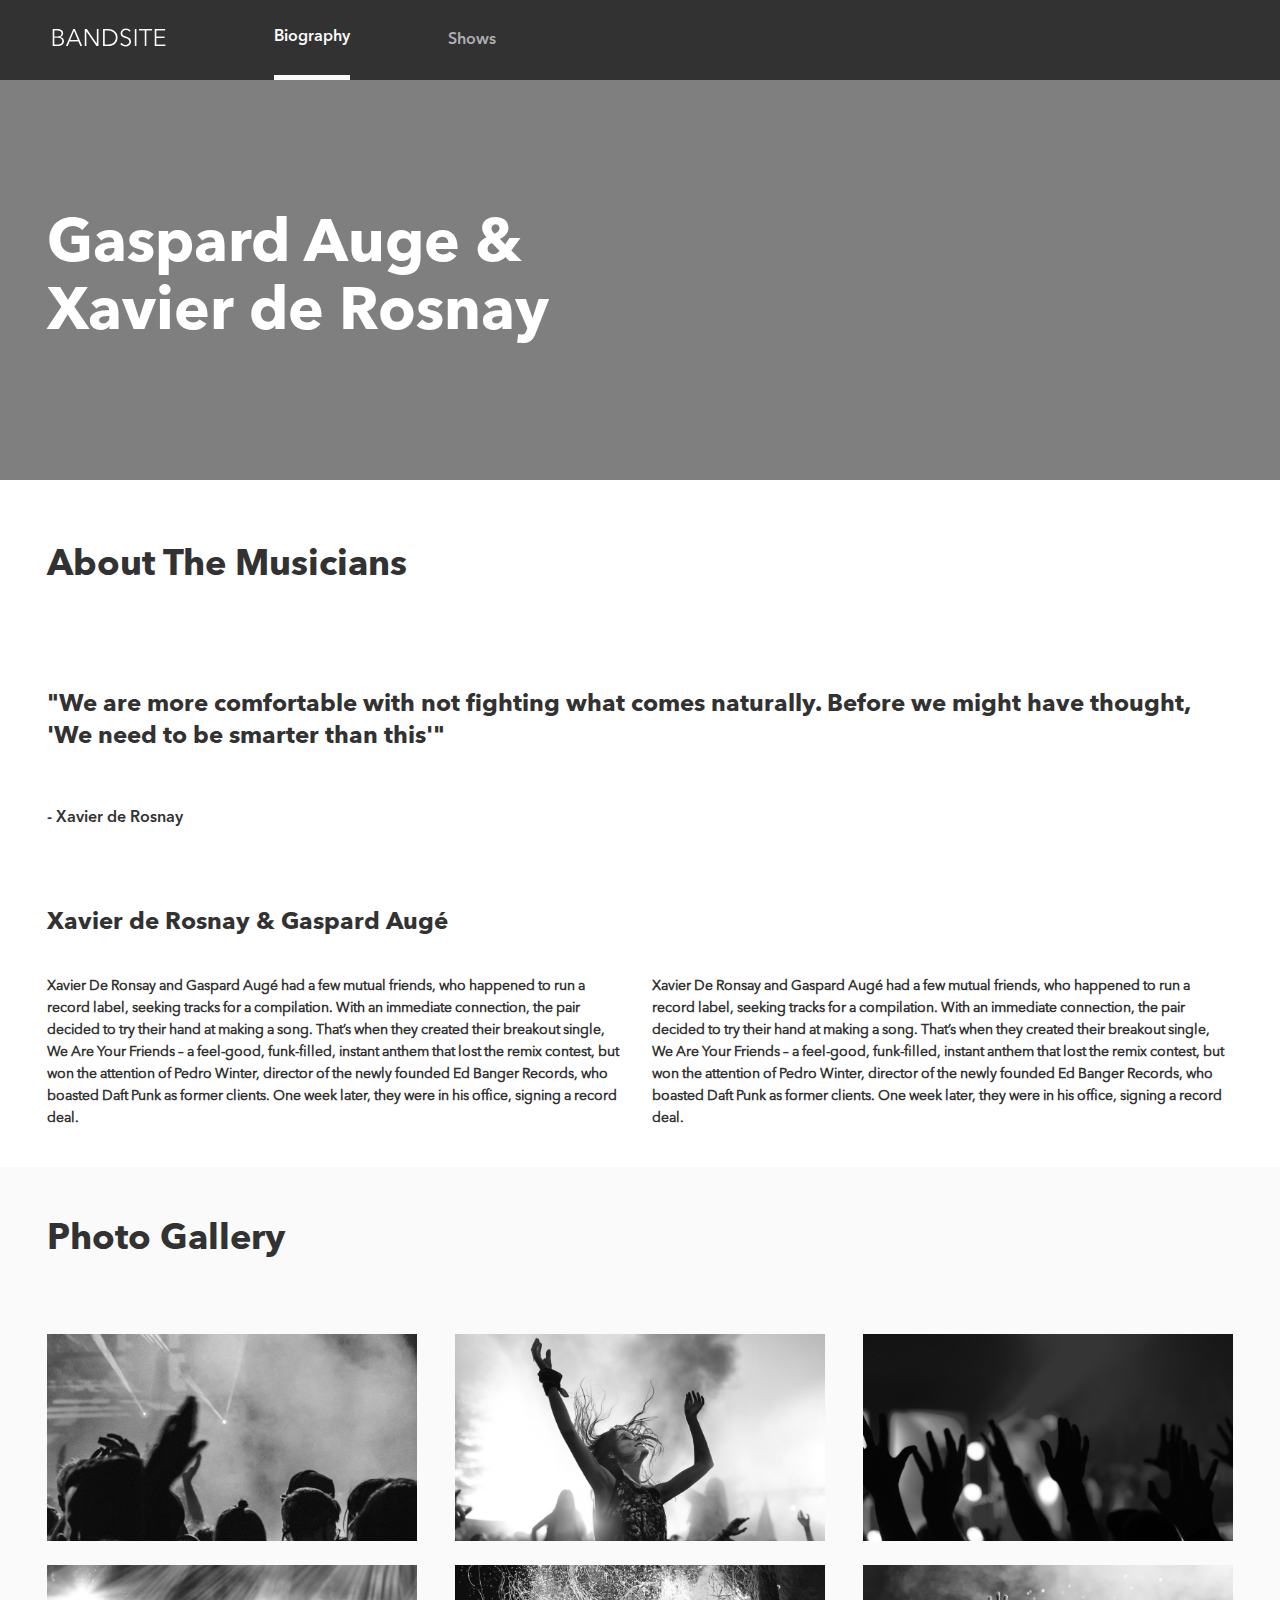
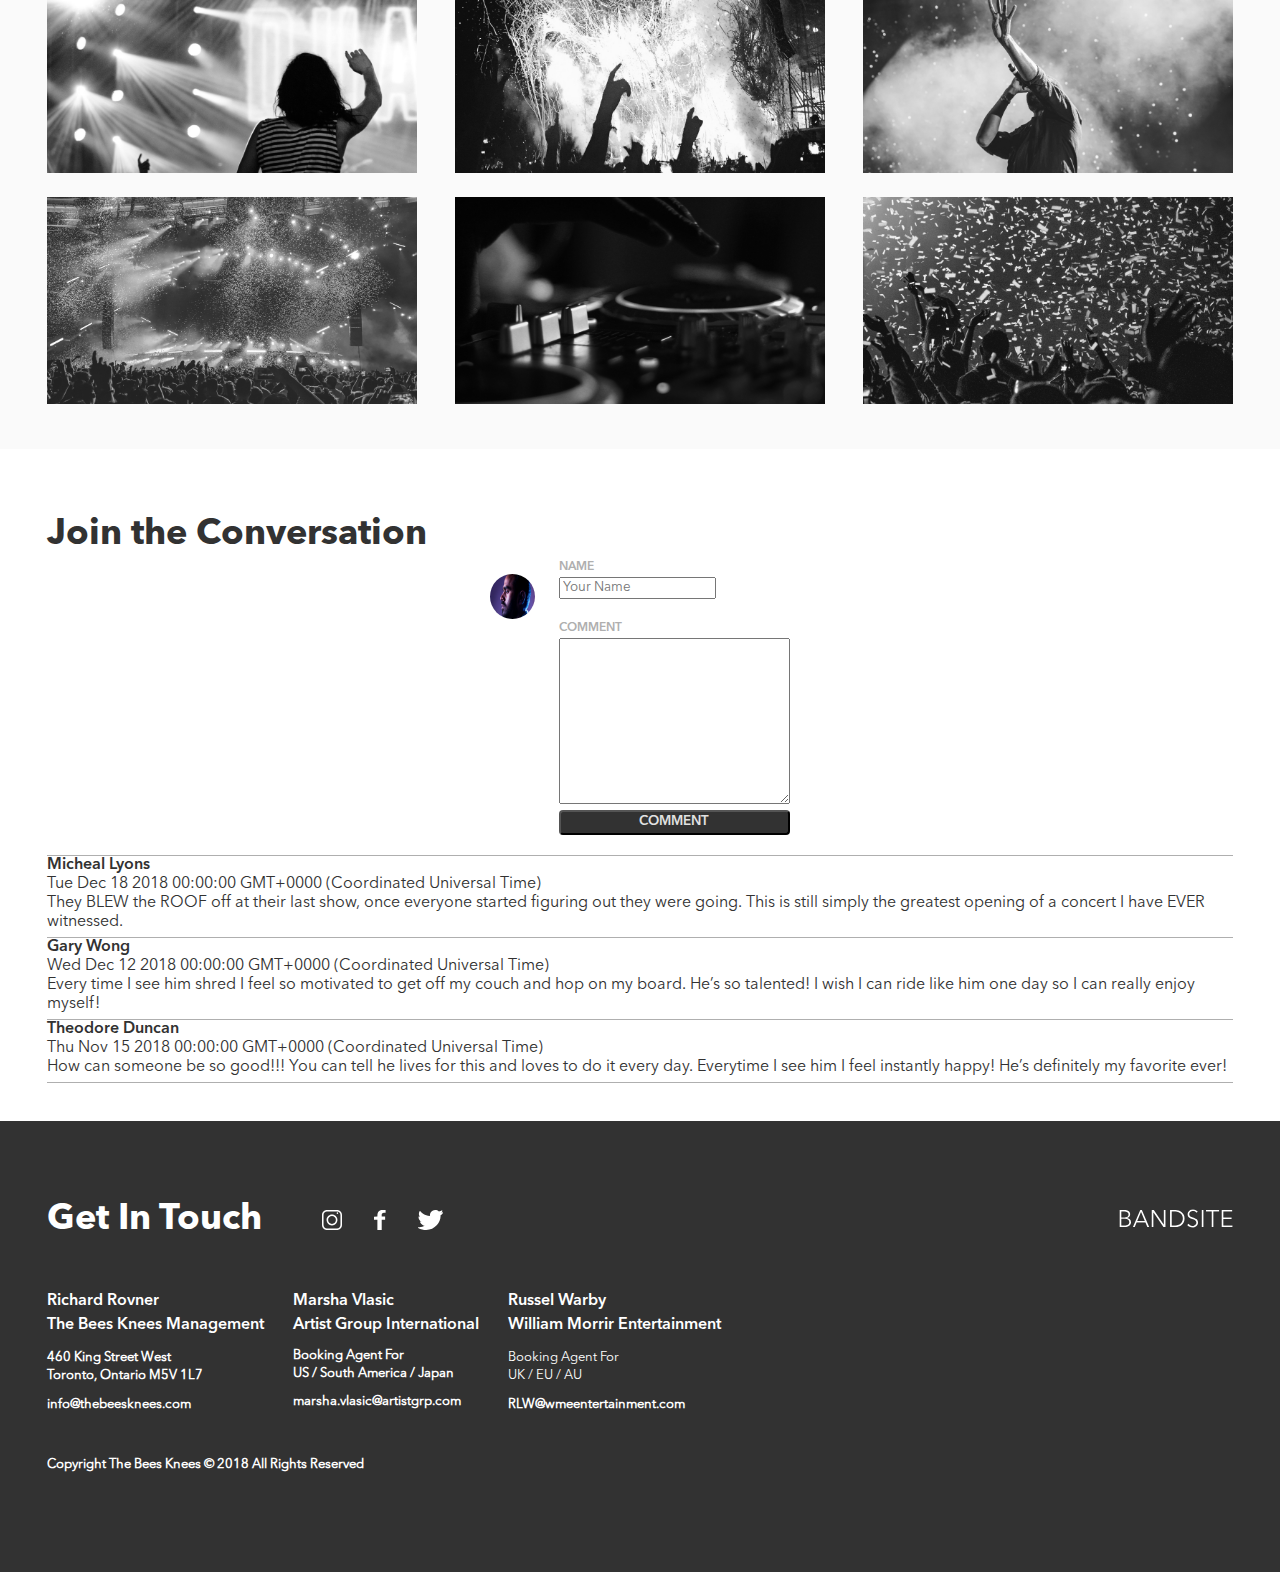
==== commit b0f0f8c2: "conversation.js created and updated. Comments are sorted by newest date @ submit event" ====
--- a/sprint-2/index.html
+++ b/sprint-2/index.html
@@ -115,13 +115,17 @@
       <h1 class="conversation__title"> Join the Conversation </h1>
       <div class="conversation__new-comment-container">
       <img class="conversation__new-comment-image" src="./assets/images/Mohan-muruge.jpg" alt="Image of the commenter">
-        <form class="conversation__new-comment">
+        <form class="conversation__comment-form">
           <label class="conversation__form-labels" for="commenter-name">NAME</label>
-          <input type="text" id="commenter-name" placeholder="Your Name">
+          <br>
+          <input class="cconversation__commenter-name" name="name_text_field" type="text" placeholder="Your Name">
+          <br>
           <br>
           <label class="conversation__form-labels" for="comment-area">COMMENT</label>
+          <br>
           <textarea
-          id="comment-area"
+          class="conversation__comment-area"
+          name="text_area"
           cols="30"
           rows="10"
           placeholder="Add a new comment"
@@ -130,6 +134,9 @@
       <br>
         <input class="conversation__button" type="submit" value="COMMENT">
         </form>
+      </div>
+      <div class="conversation__posted-comments">
+
       </div>
     </section>
     <footer class="footer">
@@ -196,5 +203,6 @@
         <h4 class="footer__copyright">All Rights Reserved</h4>
       </section>
     </footer>
+    <script src="./scripts/_conversation.js"></script>
   </body>
 </html>
--- a/sprint-2/styles/main.css
+++ b/sprint-2/styles/main.css
@@ -92,16 +92,17 @@
   }
 }
 
-.primary-cta-button, .conversation__button {
+.primary-cta-button, .conversation__button, .shows-section__buy-button {
   border-radius: 4px;
   background-color: #323232;
   color: #e1e1e1;
   font-family: "avenir-demi";
   width: 100%;
-  padding: 6%;
-}
-
-.primary-cta-button:hover, .conversation__button:hover {
+  max-width: 250px;
+  padding: 1% 6%;
+}
+
+.primary-cta-button:hover, .conversation__button:hover, .shows-section__buy-button:hover {
   background-color: black;
 }
 
@@ -720,6 +721,11 @@
           flex-direction: column;
 }
 
+.conversation__comment-container-div {
+  border-bottom: 1px solid #afafaf;
+  padding-bottom: 5px;
+}
+
 .conversation__new-comment-container {
   display: -webkit-box;
   display: -ms-flexbox;
@@ -727,6 +733,8 @@
   -webkit-box-pack: center;
       -ms-flex-pack: center;
           justify-content: center;
+  border-bottom: 1px solid #afafaf;
+  padding-bottom: 20px;
 }
 
 .conversation__new-comment-image {
@@ -737,15 +745,15 @@
   margin-right: 2%;
 }
 
-.conversation__new-comment {
-  display: -webkit-box;
-  display: -ms-flexbox;
-  display: flex;
-  -webkit-box-orient: vertical;
-  -webkit-box-direction: normal;
-      -ms-flex-direction: column;
-          flex-direction: column;
-  border-bottom: 1px solid;
+.conversation__comment {
+  display: -webkit-box;
+  display: -ms-flexbox;
+  display: flex;
+  -webkit-box-orient: vertical;
+  -webkit-box-direction: normal;
+      -ms-flex-direction: column;
+          flex-direction: column;
+  padding-bottom: 100;
 }
 
 .conversation__form-labels {
@@ -754,4 +762,93 @@
   color: #afafaf;
   font-family: "avenir-demi";
 }
+
+.conversation__name {
+  font-family: "avenir-demi";
+}
+
+.shows-section {
+  display: -webkit-box;
+  display: -ms-flexbox;
+  display: flex;
+  -webkit-box-orient: vertical;
+  -webkit-box-direction: normal;
+      -ms-flex-direction: column;
+          flex-direction: column;
+}
+
+@media screen and (min-width: 768px) {
+  .shows-section {
+    -webkit-box-orient: horizontal;
+    -webkit-box-direction: normal;
+        -ms-flex-direction: row;
+            flex-direction: row;
+  }
+}
+
+@media screen and (min-width: 768px) {
+  .shows-section__shows-table {
+    min-width: 90%;
+  }
+}
+
+.shows-section__column-labels {
+  display: none;
+}
+
+@media screen and (min-width: 768px) {
+  .shows-section__column-labels {
+    display: -webkit-box;
+    display: -ms-flexbox;
+    display: flex;
+    -webkit-box-pack: space-evenly;
+        -ms-flex-pack: space-evenly;
+            justify-content: space-evenly;
+  }
+}
+
+.shows-section__each-show-container {
+  display: -webkit-box;
+  display: -ms-flexbox;
+  display: flex;
+  -webkit-box-orient: vertical;
+  -webkit-box-direction: normal;
+      -ms-flex-direction: column;
+          flex-direction: column;
+  padding-top: 1%;
+  padding-bottom: 1%;
+  border-bottom: 1px solid #afafaf;
+}
+
+@media screen and (min-width: 768px) {
+  .shows-section__each-show-container {
+    -webkit-box-orient: horizontal;
+    -webkit-box-direction: normal;
+        -ms-flex-direction: row;
+            flex-direction: row;
+    -ms-flex-pack: distribute;
+        justify-content: space-around;
+    -webkit-box-align: center;
+        -ms-flex-align: center;
+            align-items: center;
+  }
+}
+
+.shows-section__label {
+  font-size: 12px;
+  line-height: 20px;
+  color: #afafaf;
+  font-family: "avenir-demi";
+  margin-bottom: auto;
+}
+
+@media screen and (min-width: 768px) {
+  .shows-section__label {
+    display: none;
+  }
+}
+
+.shows-section__date {
+  font-family: "avenir-demi";
+}
 /*# sourceMappingURL=main.css.map */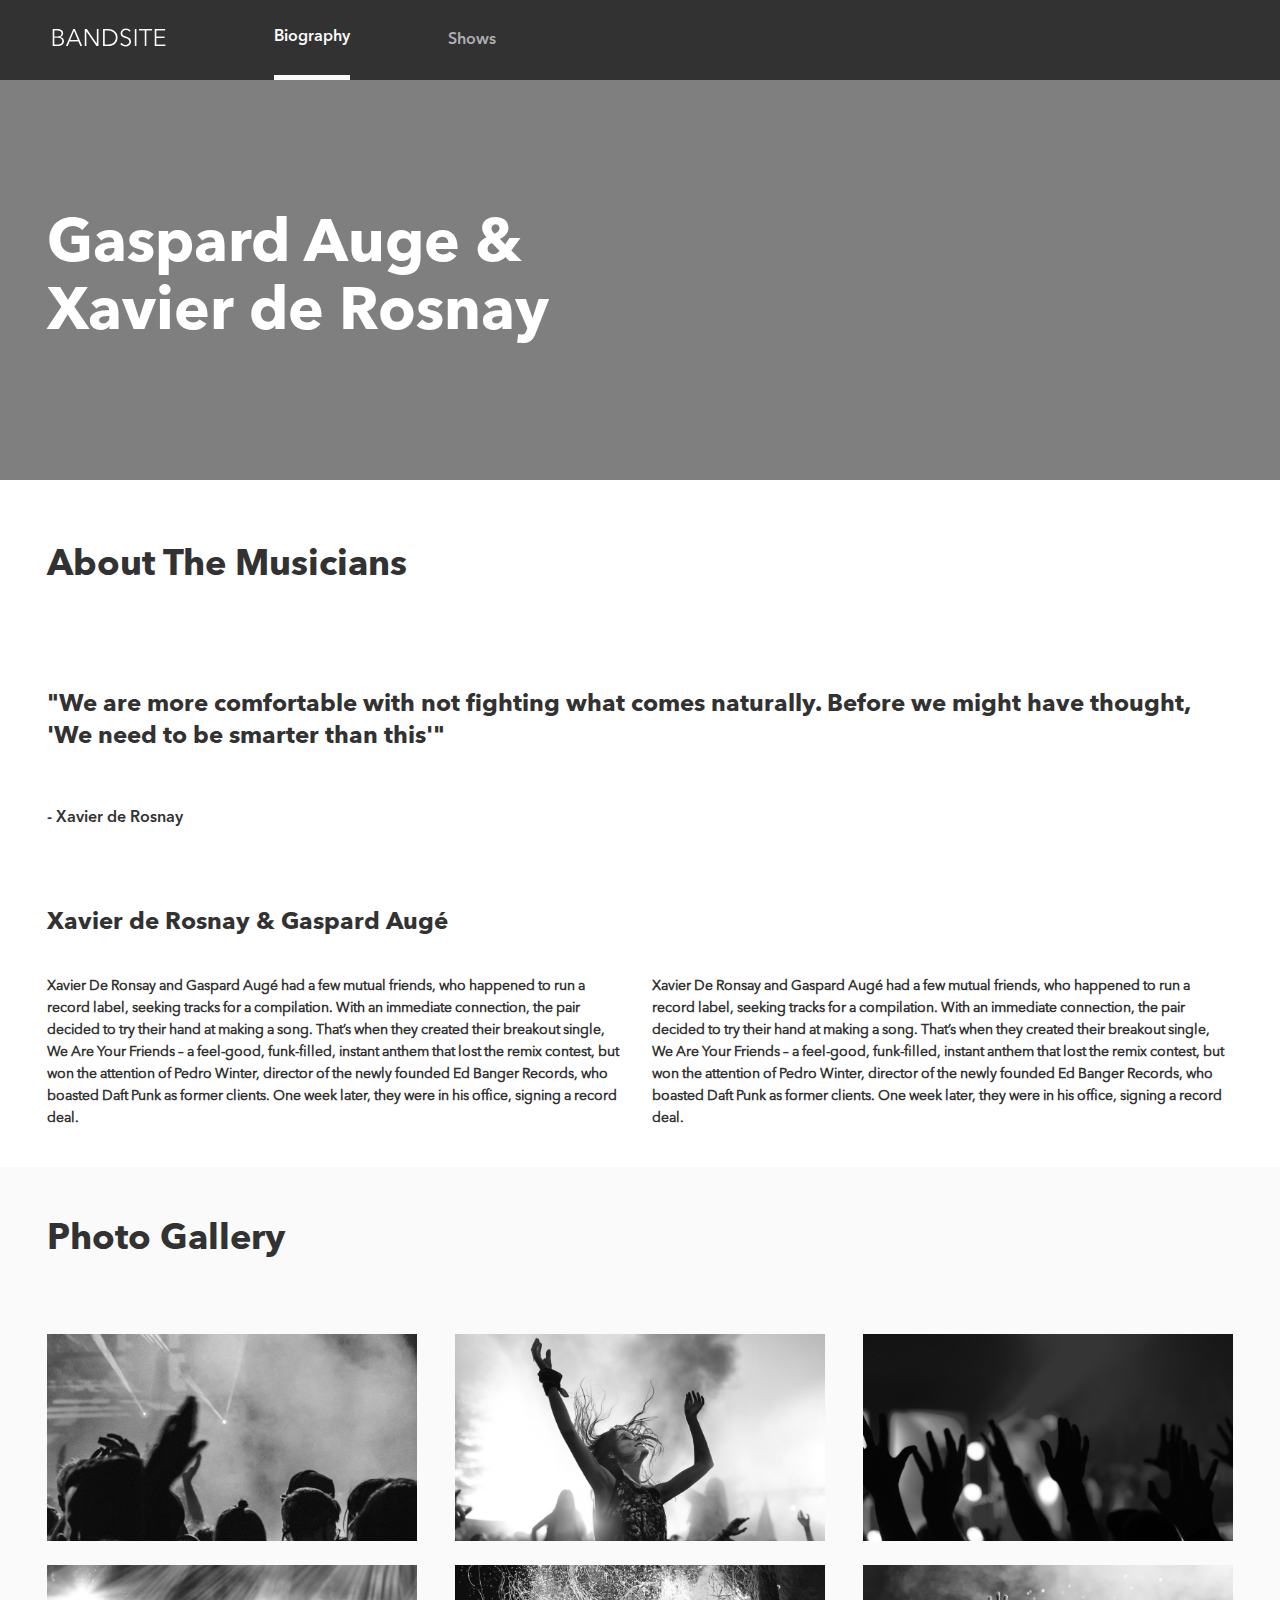
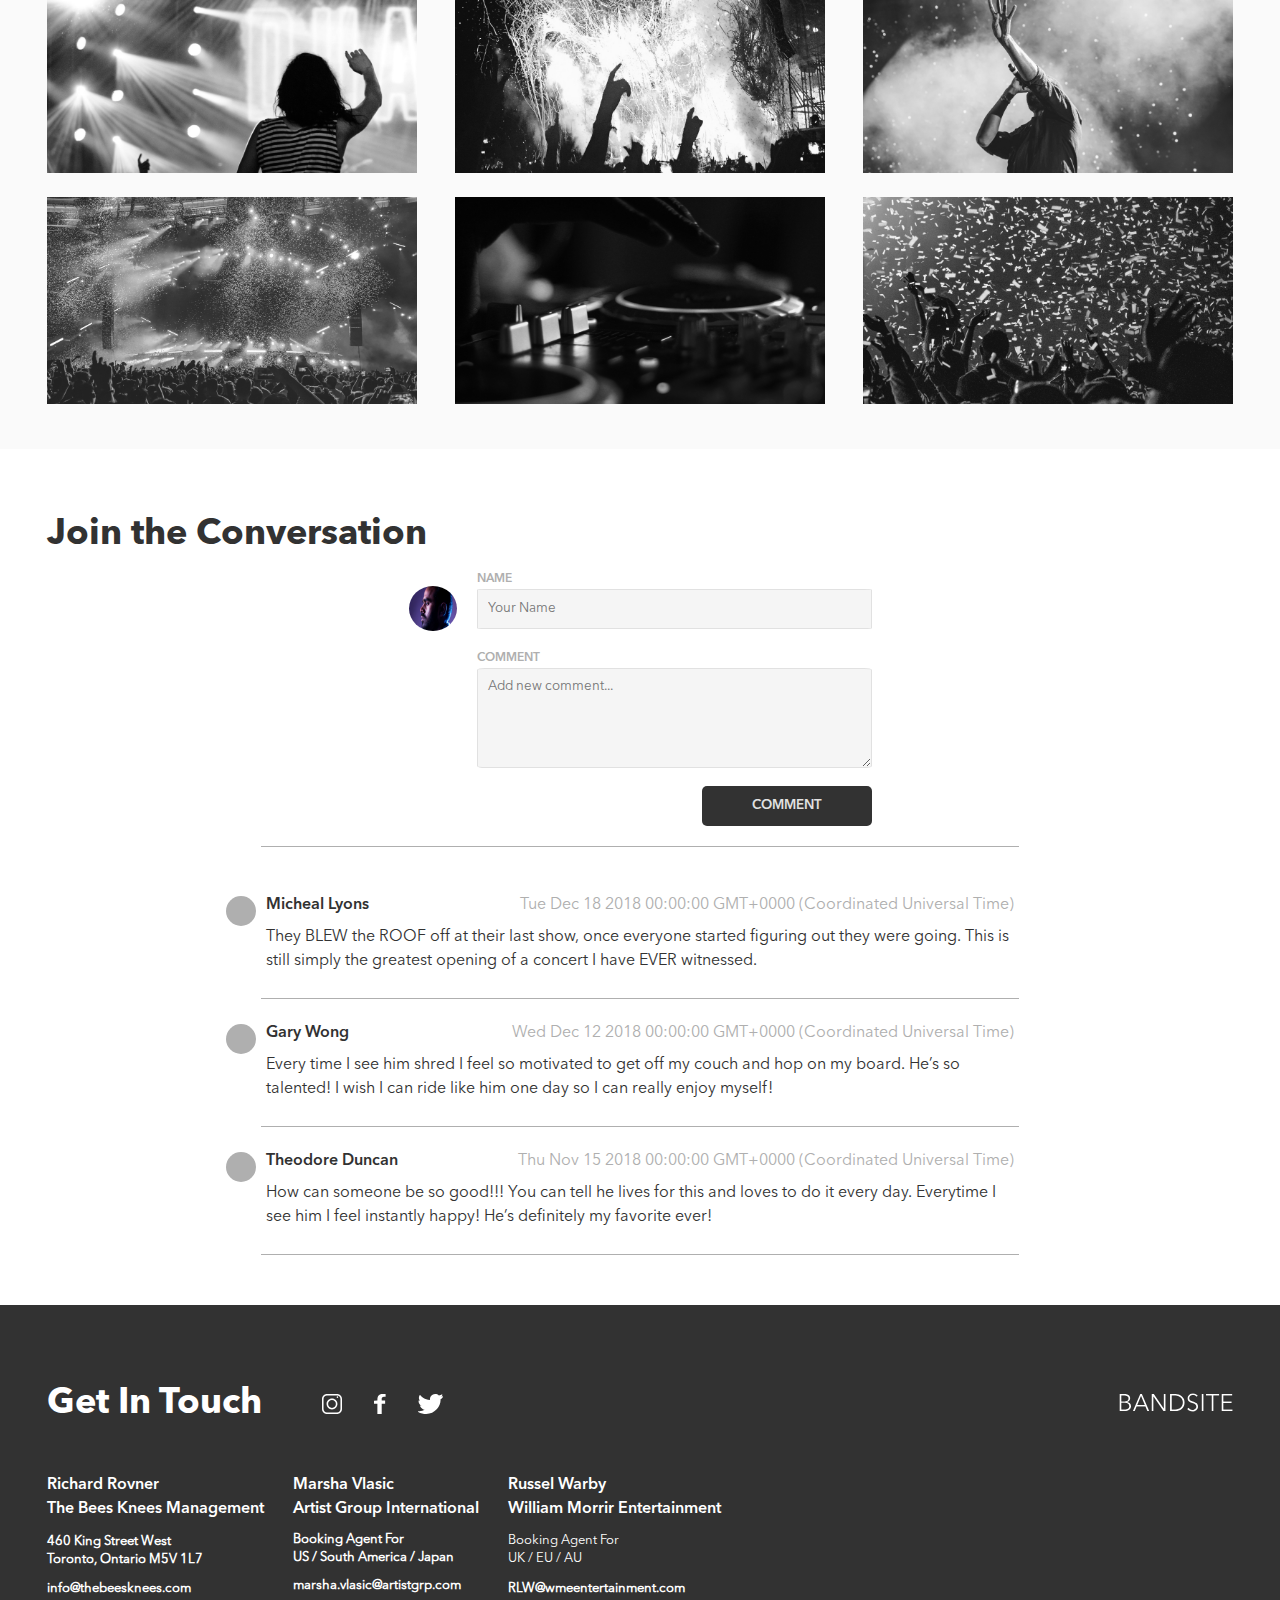
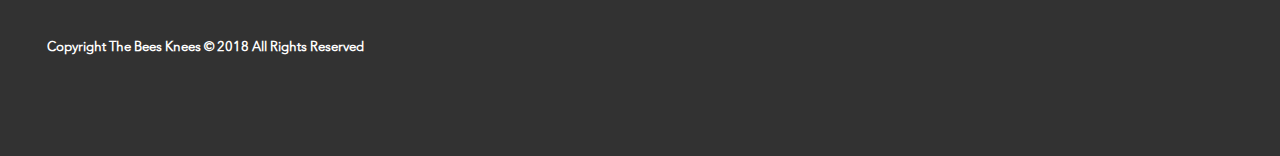
==== commit f9d323ac: "mainly styling changes to shows table, shows header, and conversation/comments area" ====
--- a/sprint-2/index.html
+++ b/sprint-2/index.html
@@ -20,9 +20,11 @@
         </li>
       </ul>
     </header>
-    <section class="hero">
+    <section class="hero hero--bio">
+      <div class="hero__text-container">
       <h1 class="hero__banner-text">Gaspard Auge &</h1>
       <h1 class="hero__banner-text">Xavier de Rosnay</h1>
+      <div class="hero__text-container">
     </section>
     <main class="main">
       <h1 class="main__heading">About The Musicians</h1>
@@ -118,7 +120,7 @@
         <form class="conversation__comment-form">
           <label class="conversation__form-labels" for="commenter-name">NAME</label>
           <br>
-          <input class="cconversation__commenter-name" name="name_text_field" type="text" placeholder="Your Name">
+          <input class="conversation__commenter-name" name="name_text_field" type="text" placeholder="Your Name">
           <br>
           <br>
           <label class="conversation__form-labels" for="comment-area">COMMENT</label>
@@ -128,9 +130,8 @@
           name="text_area"
           cols="30"
           rows="10"
-          placeholder="Add a new comment"
-        >
-      </textarea>
+          placeholder="Add new comment..."
+          ></textarea>
       <br>
         <input class="conversation__button" type="submit" value="COMMENT">
         </form>
--- a/sprint-2/styles/main.css
+++ b/sprint-2/styles/main.css
@@ -62,14 +62,14 @@
 /* ============
 UTILITY CLASSES
 ============ */
-.section-heading, .main__heading, .gallery__heading, .conversation__title {
+.section-heading, .main__heading, .gallery__heading, .conversation__title, .shows-section__title-heading {
   font-size: 24px;
   line-height: 32px;
   font-family: "avenir-bold";
 }
 
 @media screen and (min-width: 768px) {
-  .section-heading, .main__heading, .gallery__heading, .conversation__title {
+  .section-heading, .main__heading, .gallery__heading, .conversation__title, .shows-section__title-heading {
     margin-left: 0;
     font-size: 36px;
     line-height: 44px;
@@ -89,17 +89,25 @@
 @media screen and (min-width: 1440px) {
   .section-padding, .main, .conversation, .shows-section {
     padding-left: 11.5%;
-  }
+    padding-right: 9.5%;
+  }
+}
+
+.selected-text-input, .conversation__commenter-name, .conversation__comment-area {
+  background-color: rgba(0, 0, 0, 0.04);
+  border-radius: 2%;
+  outline-color: black;
+  border: 1.5px solid #e1e1e1;
 }
 
 .primary-cta-button, .conversation__button, .shows-section__buy-button {
-  border-radius: 4px;
+  border-radius: 5px;
+  border: 0px solid;
   background-color: #323232;
   color: #e1e1e1;
   font-family: "avenir-demi";
   width: 100%;
-  max-width: 250px;
-  padding: 1% 6%;
+  padding: 12px;
 }
 
 .primary-cta-button:hover, .conversation__button:hover, .shows-section__buy-button:hover {
@@ -148,7 +156,7 @@
 
 @media screen and (min-width: 1440px) {
   .header__logo {
-    margin-left: 13%;
+    margin-left: 11%;
   }
 }
 
@@ -207,7 +215,6 @@
 ============= */
 .hero {
   color: #ffffff;
-  background: url(../assets/Images/adrien-converse-xzH7K6nVVgI-unsplash.jpg);
   background-position: center;
   background-size: cover;
   width: 100vw;
@@ -219,13 +226,11 @@
   -webkit-box-direction: normal;
       -ms-flex-direction: column;
           flex-direction: column;
-  -webkit-box-pack: center;
-      -ms-flex-pack: center;
-          justify-content: center;
   position: relative;
-}
-
-.hero::before {
+  padding-left: 5%;
+}
+
+.hero::after {
   position: absolute;
   content: "";
   top: 0;
@@ -237,35 +242,117 @@
 
 @media screen and (min-width: 768px) {
   .hero {
+    padding-left: 3.7%;
     height: 400px;
   }
 }
 
 @media screen and (min-width: 1440px) {
   .hero {
+    -webkit-box-orient: horizontal;
+    -webkit-box-direction: normal;
+        -ms-flex-direction: row;
+            flex-direction: row;
+    padding-left: 11.5%;
     height: 670px;
   }
 }
 
+.hero--bio {
+  background: url(../assets/Images/adrien-converse-xzH7K6nVVgI-unsplash.jpg);
+  background-position: center;
+  background-size: cover;
+}
+
+.hero--shows {
+  background: url(../assets/images/osman-rana-h8ZvH1Nf7Bk-unsplash.jpg);
+  background-position: center;
+  background-size: cover;
+  -webkit-box-pack: center;
+      -ms-flex-pack: center;
+          justify-content: center;
+  height: 472px;
+}
+
+@media screen and (min-width: 768px) {
+  .hero--shows {
+    height: 670px;
+  }
+}
+
+@media screen and (min-width: 1440px) {
+  .hero--shows {
+    -webkit-box-pack: left;
+        -ms-flex-pack: left;
+            justify-content: left;
+  }
+}
+
+.hero__text-container {
+  z-index: 99;
+  margin-top: auto;
+  margin-bottom: auto;
+}
+
+.hero__banner-h2 {
+  font-family: "avenir-bold";
+  font-size: 14px;
+  line-height: 22px;
+}
+
+@media screen and (min-width: 768px) {
+  .hero__banner-h2 {
+    font-size: 24px;
+    line-height: 32px;
+  }
+}
+
 .hero__banner-text {
-  z-index: 99;
   font-size: 24px;
   line-height: 32px;
   font-family: "avenir-bold";
-  margin-left: 5%;
 }
 
 @media screen and (min-width: 768px) {
   .hero__banner-text {
     font-size: 60px;
     line-height: 68px;
-    margin-left: 3.7%;
-  }
-}
-
-@media screen and (min-width: 1440px) {
-  .hero__banner-text {
-    margin-left: 13%;
+    margin-right: 64px;
+  }
+}
+
+.hero__banner-text--shows {
+  font-size: 34.82px;
+  line-height: 44px;
+}
+
+@media screen and (min-width: 768px) {
+  .hero__banner-text--shows {
+    font-size: 60px;
+    line-height: 68px;
+  }
+}
+
+.hero__iframe {
+  z-index: 99;
+  width: 95%;
+  height: 100px;
+  margin-top: -7%;
+  margin-bottom: auto;
+}
+
+@media screen and (min-width: 768px) {
+  .hero__iframe {
+    width: 436px;
+    height: 146px;
+    margin-top: -7%;
+  }
+}
+
+@media screen and (min-width: 1440px) {
+  .hero__iframe {
+    margin-top: auto;
+    margin-bottom: 16%;
   }
 }
 
@@ -465,6 +552,13 @@
 /* ===================
 MAIN BIOGRAPHY SECTION
 =================== */
+@media screen and (min-width: 1440px) {
+  .main {
+    padding-left: 4%;
+    padding-right: 4%;
+  }
+}
+
 .main__heading {
   padding-bottom: 5%;
 }
@@ -721,11 +815,6 @@
           flex-direction: column;
 }
 
-.conversation__comment-container-div {
-  border-bottom: 1px solid #afafaf;
-  padding-bottom: 5px;
-}
-
 .conversation__new-comment-container {
   display: -webkit-box;
   display: -ms-flexbox;
@@ -734,26 +823,81 @@
       -ms-flex-pack: center;
           justify-content: center;
   border-bottom: 1px solid #afafaf;
-  padding-bottom: 20px;
+  margin-bottom: 20px;
+}
+
+@media screen and (min-width: 768px) {
+  .conversation__new-comment-container {
+    margin: 1% 18%;
+  }
+}
+
+@media screen and (min-width: 1440px) {
+  .conversation__new-comment-container {
+    margin: 1% 25%;
+  }
 }
 
 .conversation__new-comment-image {
-  width: 45px;
+  width: 48px;
   height: 45px;
   border-radius: 50%;
-  margin-top: 17px;
-  margin-right: 2%;
+  margin: 17px 20px auto 0px;
+}
+
+.conversation__comment-form {
+  margin: 0;
+}
+
+.conversation__commenter-name {
+  min-width: 100%;
+}
+
+@media screen and (min-width: 768px) {
+  .conversation__commenter-name {
+    min-width: 395px;
+    min-height: 40px;
+    padding: 10px;
+  }
+}
+
+@media screen and (min-width: 1440px) {
+  .conversation__commenter-name {
+    min-width: 520px;
+  }
+}
+
+@media screen and (min-width: 768px) {
+  .conversation__comment-area {
+    min-width: 395px;
+    height: 100px;
+    padding: 10px;
+  }
+}
+
+@media screen and (min-width: 1440px) {
+  .conversation__comment-area {
+    min-width: 520px;
+  }
 }
 
 .conversation__comment {
-  display: -webkit-box;
-  display: -ms-flexbox;
-  display: flex;
-  -webkit-box-orient: vertical;
-  -webkit-box-direction: normal;
-      -ms-flex-direction: column;
-          flex-direction: column;
-  padding-bottom: 100;
+  font-size: 13px;
+  line-height: 18px;
+  display: -webkit-box;
+  display: -ms-flexbox;
+  display: flex;
+  -webkit-box-orient: vertical;
+  -webkit-box-direction: normal;
+      -ms-flex-direction: column;
+          flex-direction: column;
+}
+
+@media screen and (min-width: 768px) {
+  .conversation__comment {
+    font-size: 16px;
+    line-height: 24px;
+  }
 }
 
 .conversation__form-labels {
@@ -763,8 +907,92 @@
   font-family: "avenir-demi";
 }
 
+.conversation__button {
+  margin: 12px auto 20px;
+}
+
+@media screen and (min-width: 768px) {
+  .conversation__button {
+    max-width: 170px;
+    float: right;
+  }
+}
+
+@media screen and (min-width: 1440px) {
+  .conversation__button {
+    font-size: 16px;
+    max-width: 200px;
+  }
+}
+
+.conversation__posted-comments {
+  padding-left: 30px;
+}
+
+@media screen and (min-width: 768px) {
+  .conversation__posted-comments {
+    padding: 1% 18%;
+  }
+}
+
+@media screen and (min-width: 1440px) {
+  .conversation__posted-comments {
+    padding: 1% 25%;
+  }
+}
+
+.conversation__comment-container-div {
+  border-bottom: 1px solid #afafaf;
+  padding: 25px 5px;
+}
+
+.conversation__name-and-date-container {
+  display: -webkit-box;
+  display: -ms-flexbox;
+  display: flex;
+  -webkit-box-pack: justify;
+      -ms-flex-pack: justify;
+          justify-content: space-between;
+  margin-bottom: 5px;
+}
+
 .conversation__name {
   font-family: "avenir-demi";
+  position: relative;
+}
+
+.conversation__name::after {
+  content: "";
+  position: absolute;
+  width: 30px;
+  height: 30px;
+  left: -2.5rem;
+  border-radius: 50%;
+  background-color: #afafaf;
+}
+
+@media screen and (min-width: 1440px) {
+  .conversation__name {
+    font-size: 16px;
+    line-height: 24px;
+  }
+}
+
+.conversation__date {
+  color: #afafaf;
+}
+
+@media screen and (min-width: 768px) {
+  .conversation__date {
+    margin-left: 15px;
+  }
+}
+
+@media screen and (min-width: 1440px) {
+  .conversation__date {
+    font-size: 16px;
+    line-height: 24px;
+  }
 }
 
 .shows-section {
@@ -777,7 +1005,7 @@
           flex-direction: column;
 }
 
-@media screen and (min-width: 768px) {
+@media screen and (min-width: 1440px) {
   .shows-section {
     -webkit-box-orient: horizontal;
     -webkit-box-direction: normal;
@@ -787,8 +1015,20 @@
 }
 
 @media screen and (min-width: 768px) {
+  .shows-section__title-heading {
+    margin-bottom: 40px;
+  }
+}
+
+@media screen and (min-width: 1440px) {
+  .shows-section__title-heading {
+    padding-right: 175px;
+  }
+}
+
+@media screen and (min-width: 768px) {
   .shows-section__shows-table {
-    min-width: 90%;
+    min-width: 77%;
   }
 }
 
@@ -801,9 +1041,9 @@
     display: -webkit-box;
     display: -ms-flexbox;
     display: flex;
-    -webkit-box-pack: space-evenly;
-        -ms-flex-pack: space-evenly;
-            justify-content: space-evenly;
+    -webkit-box-pack: left;
+        -ms-flex-pack: left;
+            justify-content: left;
   }
 }
 
@@ -815,8 +1055,8 @@
   -webkit-box-direction: normal;
       -ms-flex-direction: column;
           flex-direction: column;
-  padding-top: 1%;
-  padding-bottom: 1%;
+  padding-top: 2%;
+  margin-bottom: 4%;
   border-bottom: 1px solid #afafaf;
 }
 
@@ -826,12 +1066,21 @@
     -webkit-box-direction: normal;
         -ms-flex-direction: row;
             flex-direction: row;
-    -ms-flex-pack: distribute;
-        justify-content: space-around;
+    -webkit-box-pack: justify;
+        -ms-flex-pack: justify;
+            justify-content: space-between;
     -webkit-box-align: center;
         -ms-flex-align: center;
             align-items: center;
   }
+}
+
+.shows-section__desk-label {
+  font-size: 12px;
+  line-height: 20px;
+  color: #afafaf;
+  font-family: "avenir-demi";
+  margin-right: 20vw;
 }
 
 .shows-section__label {
@@ -851,4 +1100,26 @@
 .shows-section__date {
   font-family: "avenir-demi";
 }
+
+@media screen and (min-width: 768px) {
+  .shows-section__date {
+    margin-right: 9vw;
+  }
+}
+
+.shows-section__venue-and-location {
+  margin-left: -1px;
+}
+
+@media screen and (min-width: 768px) {
+  .shows-section__venue-and-location {
+    margin-right: 10vw;
+  }
+}
+
+@media screen and (min-width: 768px) {
+  .shows-section__buy-button {
+    max-width: 170px;
+  }
+}
 /*# sourceMappingURL=main.css.map */